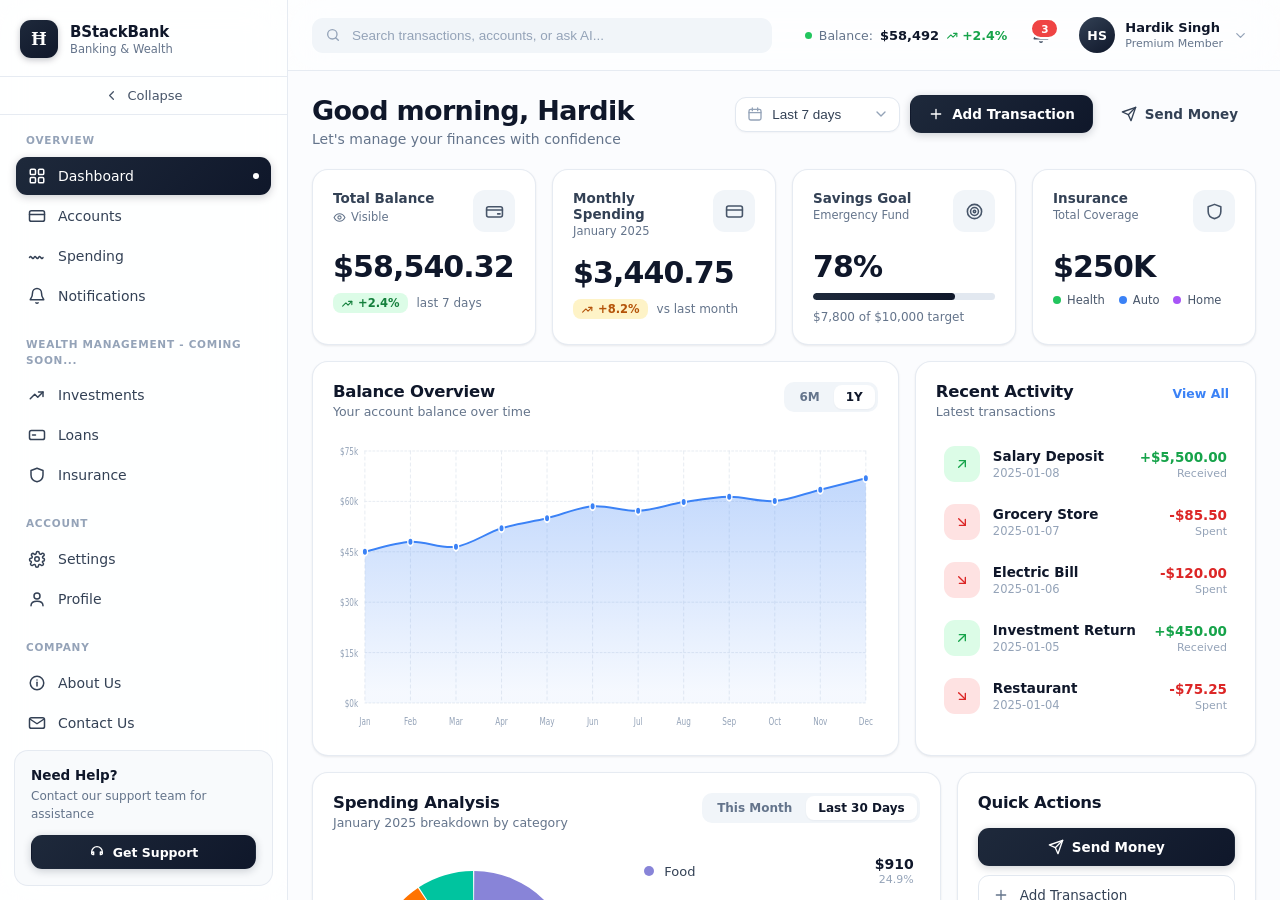
==== frontend/index.html @ f3b2ccda "initial commit" ====
<!DOCTYPE html>
<html lang="en">
<head>
<meta charset="UTF-8" />
<meta name="viewport" content="width=device-width, initial-scale=1" />
<title>Banking and Finance Website</title>
<link rel="icon" href="data:image/svg+xml,%3Csvg xmlns='http://www.w3.org/2000/svg' viewBox='0 0 32 32'%3E%3Crect width='32' height='32' rx='8' fill='%230f172a'/%3E%3Ctext x='16' y='23' font-size='18' font-family='serif' font-weight='700' fill='white' text-anchor='middle'%3E%C4%A6%3C/text%3E%3C/svg%3E" />
<link rel="stylesheet" href="styles.css" />
</head>
<body>
<div class="app">
  <!-- ================= SIDEBAR ================= -->
  <aside class="sidebar" id="sidebar">
    <div class="sidebar-head">
      <div class="brand">
        <div class="brand-mark">Ħ</div>
        <div class="brand-text">
          <div class="brand-name">BStackBank</div>
          <div class="brand-sub">Banking &amp; Wealth</div>
        </div>
      </div>
    </div>

    <button class="collapse-btn" id="collapseBtn">
      <svg class="chev" viewBox="0 0 24 24"><path d="M15 18l-6-6 6-6"/></svg>
      <span class="collapse-label">Collapse</span>
    </button>

    <nav class="nav">
      <div class="nav-group">
        <div class="nav-label">Overview</div>
        <a class="nav-item active" href="#">
          <svg viewBox="0 0 24 24"><rect x="3" y="3" width="7" height="7" rx="1.5"/><rect x="14" y="3" width="7" height="7" rx="1.5"/><rect x="3" y="14" width="7" height="7" rx="1.5"/><rect x="14" y="14" width="7" height="7" rx="1.5"/></svg>
          <span>Dashboard</span>
          <span class="nav-dot"></span>
        </a>
        <a class="nav-item" href="#">
          <svg viewBox="0 0 24 24"><rect x="2" y="5" width="20" height="14" rx="2.5"/><path d="M2 10h20"/></svg>
          <span>Accounts</span>
        </a>
        <a class="nav-item" href="#">
          <svg viewBox="0 0 24 24"><path d="M2 14c2-5 4 5 6 0s4 5 6 0 4 5 6 0"/></svg>
          <span>Spending</span>
        </a>
        <a class="nav-item" href="#">
          <svg viewBox="0 0 24 24"><path d="M18 8a6 6 0 10-12 0c0 7-3 7-3 9h18c0-2-3-2-3-9"/><path d="M10.5 21a2 2 0 003 0"/></svg>
          <span>Notifications</span>
        </a>
      </div>

      <div class="nav-group">
        <div class="nav-label">Wealth Management - Coming soon...</div>
        <a class="nav-item" href="#">
          <svg viewBox="0 0 24 24"><path d="M3 17l6-6 4 4 7-7"/><path d="M14 8h6v6"/></svg>
          <span>Investments</span>
        </a>
        <a class="nav-item" href="#">
          <svg viewBox="0 0 24 24"><rect x="2" y="6" width="20" height="12" rx="2.5"/><path d="M6 12h4"/></svg>
          <span>Loans</span>
        </a>
        <a class="nav-item" href="#">
          <svg viewBox="0 0 24 24"><path d="M12 3l8 3v6c0 5-3.5 8-8 9-4.5-1-8-4-8-9V6z"/></svg>
          <span>Insurance</span>
        </a>
      </div>

      <div class="nav-group">
        <div class="nav-label">Account</div>
        <a class="nav-item" href="#">
          <svg viewBox="0 0 24 24"><circle cx="12" cy="12" r="3"/><path d="M19.4 15a1.7 1.7 0 00.3 1.9l.1.1a2 2 0 11-2.8 2.8l-.1-.1a1.7 1.7 0 00-2.9 1.2 2 2 0 11-4 0 1.7 1.7 0 00-2.9-1.2l-.1.1a2 2 0 11-2.8-2.8l.1-.1A1.7 1.7 0 004 15a2 2 0 110-4 1.7 1.7 0 001.2-2.9l-.1-.1A2 2 0 018 5.2l.1.1A1.7 1.7 0 0011 4a2 2 0 114 0 1.7 1.7 0 002.9 1.2l.1-.1a2 2 0 112.8 2.8l-.1.1A1.7 1.7 0 0020 11a2 2 0 110 4z"/></svg>
          <span>Settings</span>
        </a>
        <a class="nav-item" href="#">
          <svg viewBox="0 0 24 24"><circle cx="12" cy="8" r="4"/><path d="M4 21c0-4 3.6-6 8-6s8 2 8 6"/></svg>
          <span>Profile</span>
        </a>
      </div>

      <div class="nav-group">
        <div class="nav-label">Company</div>
        <a class="nav-item" href="#">
          <svg viewBox="0 0 24 24"><circle cx="12" cy="12" r="9"/><path d="M12 16v-5"/><path d="M12 8h.01"/></svg>
          <span>About Us</span>
        </a>
        <a class="nav-item" href="#">
          <svg viewBox="0 0 24 24"><rect x="2" y="5" width="20" height="14" rx="2.5"/><path d="M3 7l9 6 9-6"/></svg>
          <span>Contact Us</span>
        </a>
        <a class="nav-item" href="#">
          <svg viewBox="0 0 24 24"><circle cx="12" cy="12" r="9"/><path d="M9.5 9.5a2.5 2.5 0 114 2c-.9.6-1.5 1.2-1.5 2.2"/><path d="M12 17.5h.01"/></svg>
          <span>FAQ</span>
        </a>
        <a class="nav-item" href="#">
          <svg viewBox="0 0 24 24"><path d="M14 3H7a2 2 0 00-2 2v14a2 2 0 002 2h10a2 2 0 002-2V8z"/><path d="M14 3v5h5"/></svg>
          <span>Legal</span>
        </a>
      </div>
    </nav>

    <div class="help-card">
      <div class="help-title">Need Help?</div>
      <p class="help-text">Contact our support team for assistance</p>
      <button class="btn btn-dark btn-sm btn-full">
        <svg viewBox="0 0 24 24"><path d="M4 14v-2a8 8 0 1116 0v2"/><path d="M4 14a2 2 0 002 2h1v-4H6a2 2 0 00-2 2z"/><path d="M20 14a2 2 0 01-2 2h-1v-4h1a2 2 0 012 2z"/></svg>
          Get Support
      </button>
    </div>
  </aside>

  <!-- ================= MAIN ================= -->
  <div class="content">

    <!-- HEADER -->
    <header class="topbar">
      <div class="search">
        <svg class="search-icon" viewBox="0 0 24 24"><circle cx="11" cy="11" r="7"/><path d="M20 20l-4-4"/></svg>
        <input type="text" placeholder="Search transactions, accounts, or ask AI..." />
      </div>

      <div class="topbar-right">
        <div class="mini-balance">
          <span class="mb-dot"></span>
          <span class="mb-label">Balance:</span>
          <span class="mb-value">$58,492</span>
          <span class="mb-delta">
            <svg viewBox="0 0 24 24"><path d="M3 17l6-6 4 4 7-7"/><path d="M14 8h6v6"/></svg>+2.4%
          </span>
        </div>

        <button class="icon-btn bell">
          <svg viewBox="0 0 24 24"><path d="M18 8a6 6 0 10-12 0c0 7-3 7-3 9h18c0-2-3-2-3-9"/><path d="M10.5 21a2 2 0 003 0"/></svg>
          <span class="badge">3</span>
        </button>

        <div class="user">
          <div class="avatar">HS</div>
          <div class="user-text">
            <div class="user-name">Hardik Singh</div>
            <div class="user-plan">Premium Member</div>
          </div>
          <svg class="caret" viewBox="0 0 24 24"><path d="M6 9l6 6 6-6"/></svg>
        </div>
      </div>
    </header>

    <!-- SCROLL AREA -->
    <main class="main">

      <!-- GREETING -->
      <section class="greeting">
        <div>
          <h1>Good morning, Hardik</h1>
          <p>Let's manage your finances with confidence</p>
        </div>
        <div class="greeting-actions">
          <div class="select">
            <svg class="sel-icon" viewBox="0 0 24 24"><rect x="3" y="5" width="18" height="16" rx="2.5"/><path d="M3 10h18M8 3v4M16 3v4"/></svg>
            <select id="rangeSelect">
              <option>Last 7 days</option>
              <option>Last 30 days</option>
              <option>Last 3 months</option>
              <option>Last 12 months</option>
            </select>
            <svg class="sel-caret" viewBox="0 0 24 24"><path d="M6 9l6 6 6-6"/></svg>
          </div>
          <button class="btn btn-dark">
            <svg viewBox="0 0 24 24"><path d="M12 5v14M5 12h14"/></svg>
            Add Transaction
          </button>
          <button class="btn btn-ghost">
            <svg viewBox="0 0 24 24"><path d="M22 2L11 13"/><path d="M22 2l-7 20-4-9-9-4z"/></svg>
            Send Money
          </button>
        </div>
      </section>

      <!-- STAT CARDS -->
      <section class="stats">
        <div class="card stat">
          <div class="stat-top">
            <div>
              <div class="stat-title">Total Balance</div>
              <button class="stat-sub eye" id="eyeToggle">
                <svg viewBox="0 0 24 24"><path d="M2 12s3.6-7 10-7 10 7 10 7-3.6 7-10 7-10-7-10-7z"/><circle cx="12" cy="12" r="3"/></svg>
                <span>Visible</span>
              </button>
            </div>
            <div class="stat-icon">
              <svg viewBox="0 0 24 24"><rect x="2" y="6" width="20" height="13" rx="2.5"/><path d="M2 10h20"/><path d="M16 15h3"/></svg>
            </div>
          </div>
          <div class="stat-value" id="balanceValue">$58,540.32</div>
          <div class="stat-foot">
            <span class="pill pill-green">
              <svg viewBox="0 0 24 24"><path d="M3 17l6-6 4 4 7-7"/><path d="M14 8h6v6"/></svg>+2.4%
            </span>
            <span class="muted">last 7 days</span>
          </div>
        </div>

        <div class="card stat">
          <div class="stat-top">
            <div>
              <div class="stat-title">Monthly Spending</div>
              <div class="stat-sub">January 2025</div>
            </div>
            <div class="stat-icon">
              <svg viewBox="0 0 24 24"><rect x="2" y="5" width="20" height="14" rx="2.5"/><path d="M2 10h20"/></svg>
            </div>
          </div>
          <div class="stat-value">$3,440.75</div>
          <div class="stat-foot">
            <span class="pill pill-amber">
              <svg viewBox="0 0 24 24"><path d="M3 17l6-6 4 4 7-7"/><path d="M14 8h6v6"/></svg>+8.2%
            </span>
            <span class="muted">vs last month</span>
          </div>
        </div>

        <div class="card stat">
          <div class="stat-top">
            <div>
              <div class="stat-title">Savings Goal</div>
              <div class="stat-sub">Emergency Fund</div>
            </div>
            <div class="stat-icon">
              <svg viewBox="0 0 24 24"><circle cx="12" cy="12" r="9"/><circle cx="12" cy="12" r="5"/><circle cx="12" cy="12" r="1.5"/></svg>
            </div>
          </div>
          <div class="stat-value">78%</div>
          <div class="progress"><span style="width:78%"></span></div>
          <div class="stat-foot"><span class="muted">$7,800 of $10,000 target</span></div>
        </div>

        <div class="card stat">
          <div class="stat-top">
            <div>
              <div class="stat-title">Insurance</div>
              <div class="stat-sub">Total Coverage</div>
            </div>
            <div class="stat-icon">
              <svg viewBox="0 0 24 24"><path d="M12 3l8 3v6c0 5-3.5 8-8 9-4.5-1-8-4-8-9V6z"/></svg>
            </div>
          </div>
          <div class="stat-value">$250K</div>
          <div class="stat-foot legend-row">
            <span class="legend"><i style="background:#22c55e"></i>Health</span>
            <span class="legend"><i style="background:#3b82f6"></i>Auto</span>
            <span class="legend"><i style="background:#a855f7"></i>Home</span>
          </div>
        </div>
      </section>

      <!-- CHART + ACTIVITY -->
      <section class="row row-2">
        <div class="card">
          <div class="card-head">
            <div>
              <div class="card-title">Balance Overview</div>
              <div class="card-sub">Your account balance over time</div>
            </div>
            <div class="toggle" id="rangeToggle">
              <button data-range="6M">6M</button>
              <button data-range="1Y" class="on">1Y</button>
            </div>
          </div>
          <div class="chart-wrap" id="areaChart"></div>
        </div>

        <div class="card">
          <div class="card-head">
            <div>
              <div class="card-title">Recent Activity</div>
              <div class="card-sub">Latest transactions</div>
            </div>
            <button class="link-btn">View All</button>
          </div>
          <ul class="tx-list" id="txList"></ul>
        </div>
      </section>

      <!-- SPENDING + QUICK ACTIONS -->
      <section class="row row-2b">
        <div class="card">
          <div class="card-head">
            <div>
              <div class="card-title">Spending Analysis</div>
              <div class="card-sub">January 2025 breakdown by category</div>
            </div>
            <div class="toggle" id="spendToggle">
              <button data-span="month">This Month</button>
              <button data-span="30d" class="on">Last 30 Days</button>
            </div>
          </div>
          <div class="donut-row">
            <div class="donut-wrap" id="donutChart"></div>
            <ul class="cat-list" id="catList"></ul>
          </div>
        </div>

        <div class="card">
          <div class="card-head"><div class="card-title">Quick Actions</div></div>
          <div class="qa-list">
            <button class="btn btn-dark btn-full">
              <svg viewBox="0 0 24 24"><path d="M22 2L11 13"/><path d="M22 2l-7 20-4-9-9-4z"/></svg>
              Send Money
            </button>
            <button class="qa-item">
              <svg viewBox="0 0 24 24"><path d="M12 5v14M5 12h14"/></svg>
              Add Transaction
            </button>
            <button class="qa-item">
              <svg viewBox="0 0 24 24"><circle cx="12" cy="12" r="9"/><circle cx="12" cy="12" r="4"/></svg>
              Set Budget
            </button>
            <button class="qa-item">
              <svg viewBox="0 0 24 24"><path d="M12 2v20M17 6H9.5a3.5 3.5 0 000 7h5a3.5 3.5 0 010 7H6"/></svg>
              Investment
            </button>
            <button class="qa-item">
              <svg viewBox="0 0 24 24"><rect x="6" y="2" width="12" height="20" rx="2.5"/><path d="M11 18h2"/></svg>
              Mobile Pay
            </button>
          </div>
        </div>
      </section>

    </main>
  </div>
</div>

<div class="tooltip" id="tooltip"></div>

<script src="app.js"></script>
</body>
</html>
---- frontend/styles.css ----
/* ============================================================
   BStackBank — dashboard clone
   Tailwind-slate flavoured design tokens, hand written.
   ============================================================ */

:root {
  --slate-50:  #f8fafc;
  --slate-100: #f1f5f9;
  --slate-200: #e2e8f0;
  --slate-300: #cbd5e1;
  --slate-400: #94a3b8;
  --slate-500: #64748b;
  --slate-600: #475569;
  --slate-700: #334155;
  --slate-800: #1e293b;
  --slate-900: #0f172a;

  --blue-500: #3b82f6;
  --green-500: #22c55e;
  --green-600: #16a34a;
  --amber-500: #f59e0b;
  --red-500: #ef4444;
  --red-600: #dc2626;

  --page-bg: #fbfcfe;
  --card-bg: #ffffff;
  --border: rgba(226, 232, 240, 0.85);
  --shadow-sm: 0 1px 2px rgba(15, 23, 42, 0.04);
  --shadow-card: 0 1px 3px rgba(15, 23, 42, 0.05), 0 1px 2px rgba(15, 23, 42, 0.03);
  --radius: 14px;
  --sidebar-w: 288px;
}

* { box-sizing: border-box; }

html, body { height: 100%; }

body {
  margin: 0;
  background: var(--page-bg);
  color: var(--slate-900);
  font-family: ui-sans-serif, system-ui, -apple-system, "Segoe UI", Roboto,
    "Helvetica Neue", Arial, sans-serif;
  -webkit-font-smoothing: antialiased;
  font-size: 14px;
}

svg {
  width: 18px;
  height: 18px;
  fill: none;
  stroke: currentColor;
  stroke-width: 2;
  stroke-linecap: round;
  stroke-linejoin: round;
  flex: none;
}

button { font: inherit; color: inherit; cursor: pointer; }

.app { display: flex; height: 100vh; overflow: hidden; }

.muted { color: var(--slate-500); }

/* ================= SIDEBAR ================= */

.sidebar {
  width: var(--sidebar-w);
  flex: none;
  background: rgba(255, 255, 255, 0.8);
  backdrop-filter: blur(20px);
  border-right: 1px solid var(--border);
  display: flex;
  flex-direction: column;
  transition: width 0.3s ease;
  overflow: hidden;
}

.sidebar-head { padding: 20px 20px 18px; border-bottom: 1px solid var(--border); }

.brand { display: flex; align-items: center; gap: 12px; }

.brand-mark {
  width: 38px;
  height: 38px;
  flex: none;
  border-radius: 11px;
  background: linear-gradient(145deg, #1e293b, #0f172a);
  color: #fff;
  display: grid;
  place-items: center;
  font-family: Georgia, "Times New Roman", serif;
  font-size: 19px;
  font-weight: 700;
  box-shadow: 0 2px 6px rgba(15, 23, 42, 0.25);
}

.brand-name { font-size: 15px; font-weight: 700; letter-spacing: -0.01em; }
.brand-sub { font-size: 11.5px; color: var(--slate-500); margin-top: 1px; }

.collapse-btn {
  display: flex;
  align-items: center;
  gap: 8px;
  justify-content: center;
  width: 100%;
  padding: 11px;
  background: none;
  border: none;
  border-bottom: 1px solid var(--border);
  color: var(--slate-600);
  font-size: 13px;
  font-weight: 500;
}
.collapse-btn:hover { background: var(--slate-50); }
.collapse-btn .chev { width: 15px; height: 15px; transition: transform 0.3s ease; }

.nav { flex: 1; padding: 18px 16px; overflow-y: auto; }
.nav::-webkit-scrollbar { width: 6px; }
.nav::-webkit-scrollbar-thumb { background: var(--slate-200); border-radius: 99px; }

.nav-group + .nav-group { margin-top: 22px; }

.nav-label {
  font-size: 10.5px;
  font-weight: 700;
  letter-spacing: 0.07em;
  text-transform: uppercase;
  color: var(--slate-400);
  padding: 0 10px 8px;
  line-height: 1.5;
}

.nav-item {
  display: flex;
  align-items: center;
  gap: 12px;
  padding: 10px 12px;
  border-radius: 11px;
  color: var(--slate-700);
  text-decoration: none;
  font-size: 14px;
  font-weight: 500;
  margin-bottom: 2px;
  position: relative;
  transition: background 0.15s, color 0.15s;
}
.nav-item:hover { background: var(--slate-100); color: var(--slate-900); }

.nav-item.active {
  background: linear-gradient(135deg, #1e293b, #0f172a);
  color: #fff;
  box-shadow: 0 2px 8px rgba(15, 23, 42, 0.22);
}

.nav-dot {
  width: 6px;
  height: 6px;
  border-radius: 99px;
  background: #fff;
  margin-left: auto;
}

/* collapsed state */
.sidebar.collapsed { width: 78px; }
.sidebar.collapsed .brand-text,
.sidebar.collapsed .collapse-label,
.sidebar.collapsed .nav-label,
.sidebar.collapsed .nav-item span,
.sidebar.collapsed .help-card { display: none; }
.sidebar.collapsed .nav-item { justify-content: center; }
.sidebar.collapsed .collapse-btn .chev { transform: rotate(180deg); }

.help-card {
  margin: 14px;
  padding: 16px;
  border-radius: var(--radius);
  background: var(--slate-50);
  border: 1px solid var(--border);
}
.help-title { font-size: 13.5px; font-weight: 600; }
.help-text { font-size: 12px; color: var(--slate-500); margin: 5px 0 12px; line-height: 1.45; }

/* ================= CONTENT ================= */

.content { flex: 1; display: flex; flex-direction: column; min-width: 0; }

.topbar {
  display: flex;
  align-items: center;
  gap: 18px;
  padding: 13px 24px;
  background: rgba(255, 255, 255, 0.6);
  backdrop-filter: blur(20px);
  border-bottom: 1px solid var(--border);
  flex: none;
}

.search { position: relative; flex: 1; max-width: 460px; }
.search-icon {
  position: absolute;
  left: 13px;
  top: 50%;
  transform: translateY(-50%);
  color: var(--slate-400);
  width: 16px;
  height: 16px;
}
.search input {
  width: 100%;
  padding: 9px 14px 9px 39px;
  border-radius: 11px;
  border: 1px solid transparent;
  background: var(--slate-100);
  font-size: 13.5px;
  color: var(--slate-900);
  outline: none;
  transition: background 0.15s, border-color 0.15s;
}
.search input::placeholder { color: var(--slate-400); }
.search input:focus { background: #fff; border-color: var(--slate-300); }

.topbar-right { display: flex; align-items: center; gap: 16px; margin-left: auto; }

.mini-balance {
  display: flex;
  align-items: center;
  gap: 7px;
  font-size: 12.5px;
  color: var(--slate-500);
  white-space: nowrap;
}
.mb-dot { width: 7px; height: 7px; border-radius: 99px; background: var(--green-500); }
.mb-value { font-weight: 700; color: var(--slate-900); font-size: 13px; }
.mb-delta { display: inline-flex; align-items: center; gap: 3px; color: var(--green-600); font-weight: 600; }
.mb-delta svg { width: 13px; height: 13px; }

.icon-btn {
  position: relative;
  width: 36px;
  height: 36px;
  display: grid;
  place-items: center;
  border: none;
  background: none;
  border-radius: 10px;
  color: var(--slate-600);
}
.icon-btn:hover { background: var(--slate-100); }

.badge {
  position: absolute;
  top: 1px;
  right: 0;
  min-width: 17px;
  height: 17px;
  padding: 0 4px;
  border-radius: 99px;
  background: var(--red-500);
  color: #fff;
  font-size: 10.5px;
  font-weight: 700;
  display: grid;
  place-items: center;
  border: 2px solid #fff;
  box-sizing: content-box;
}

.user { display: flex; align-items: center; gap: 10px; padding: 4px 8px 4px 4px; border-radius: 11px; cursor: pointer; }
.user:hover { background: var(--slate-100); }

.avatar {
  width: 36px;
  height: 36px;
  flex: none;
  border-radius: 99px;
  background: linear-gradient(145deg, #334155, #0f172a);
  color: #fff;
  display: grid;
  place-items: center;
  font-size: 12.5px;
  font-weight: 700;
  letter-spacing: 0.02em;
}
.user-name { font-size: 13px; font-weight: 600; line-height: 1.25; }
.user-plan { font-size: 11px; color: var(--slate-500); }
.caret { width: 15px; height: 15px; color: var(--slate-400); }

.main { flex: 1; overflow-y: auto; padding: 24px; }

/* ================= GREETING ================= */

.greeting {
  display: flex;
  align-items: flex-start;
  justify-content: space-between;
  gap: 20px;
  flex-wrap: wrap;
  margin-bottom: 22px;
}
.greeting h1 { margin: 0; font-size: 27px; font-weight: 700; letter-spacing: -0.025em; }
.greeting p { margin: 5px 0 0; color: var(--slate-500); font-size: 14px; }

.greeting-actions { display: flex; align-items: center; gap: 10px; flex-wrap: wrap; }

.select { position: relative; display: flex; align-items: center; }
.select select {
  appearance: none;
  padding: 9px 34px 9px 36px;
  border-radius: 11px;
  border: 1px solid var(--slate-200);
  background: #fff;
  font-size: 13.5px;
  font-weight: 500;
  color: var(--slate-700);
  outline: none;
  cursor: pointer;
  box-shadow: var(--shadow-sm);
}
.sel-icon, .sel-caret {
  position: absolute;
  pointer-events: none;
  color: var(--slate-400);
  width: 16px;
  height: 16px;
}
.sel-icon { left: 12px; }
.sel-caret { right: 11px; }

.btn {
  display: inline-flex;
  align-items: center;
  justify-content: center;
  gap: 8px;
  padding: 10px 17px;
  border-radius: 11px;
  border: 1px solid transparent;
  font-size: 13.5px;
  font-weight: 600;
  white-space: nowrap;
  transition: background 0.15s, transform 0.1s, box-shadow 0.15s;
}
.btn svg { width: 16px; height: 16px; }
.btn:active { transform: translateY(1px); }

.btn-dark {
  background: linear-gradient(135deg, #1e293b, #0f172a);
  color: #fff;
  box-shadow: 0 2px 8px rgba(15, 23, 42, 0.2);
}
.btn-dark:hover { background: linear-gradient(135deg, #0f172a, #020617); }

.btn-ghost { background: transparent; color: var(--slate-700); }
.btn-ghost:hover { background: var(--slate-100); }

.btn-sm { padding: 8px 12px; font-size: 12.5px; }
.btn-full { width: 100%; }

/* ================= CARDS ================= */

.card {
  background: var(--card-bg);
  border: 1px solid var(--border);
  border-radius: 16px;
  padding: 20px;
  box-shadow: var(--shadow-card);
}

.card-head {
  display: flex;
  align-items: flex-start;
  justify-content: space-between;
  gap: 14px;
  margin-bottom: 16px;
}
.card-title { font-size: 16.5px; font-weight: 700; letter-spacing: -0.015em; }
.card-sub { font-size: 12.5px; color: var(--slate-500); margin-top: 3px; }

.link-btn {
  border: none;
  background: none;
  color: var(--blue-500);
  font-size: 12.5px;
  font-weight: 600;
  padding: 4px 6px;
  border-radius: 7px;
}
.link-btn:hover { background: #eff6ff; }

.toggle {
  display: inline-flex;
  gap: 2px;
  padding: 3px;
  background: var(--slate-100);
  border-radius: 10px;
}
.toggle button {
  border: none;
  background: none;
  padding: 5px 12px;
  border-radius: 8px;
  font-size: 12px;
  font-weight: 600;
  color: var(--slate-500);
}
.toggle button.on { background: #fff; color: var(--slate-900); box-shadow: var(--shadow-sm); }

/* ================= STAT CARDS ================= */

.stats {
  display: grid;
  grid-template-columns: repeat(4, minmax(0, 1fr));
  gap: 16px;
  margin-bottom: 16px;
}

.stat-top { display: flex; align-items: flex-start; justify-content: space-between; gap: 12px; }
.stat-title { font-size: 13.5px; font-weight: 600; color: var(--slate-700); }
.stat-sub { font-size: 11.5px; color: var(--slate-500); margin-top: 2px; }

.eye {
  display: inline-flex;
  align-items: center;
  gap: 5px;
  border: none;
  background: none;
  padding: 2px 0;
  color: var(--slate-500);
  font-size: 11.5px;
}
.eye svg { width: 13px; height: 13px; }
.eye:hover { color: var(--slate-800); }

.stat-icon {
  width: 42px;
  height: 42px;
  flex: none;
  border-radius: 12px;
  background: var(--slate-100);
  color: var(--slate-600);
  display: grid;
  place-items: center;
}
.stat-icon svg { width: 19px; height: 19px; }

.stat-value {
  font-size: 30px;
  font-weight: 700;
  letter-spacing: -0.03em;
  margin: 18px 0 10px;
  line-height: 1.1;
}

.stat-foot { display: flex; align-items: center; gap: 9px; font-size: 12px; flex-wrap: wrap; }

.pill {
  display: inline-flex;
  align-items: center;
  gap: 4px;
  padding: 3px 8px;
  border-radius: 8px;
  font-size: 11.5px;
  font-weight: 700;
}
.pill svg { width: 13px; height: 13px; }
.pill-green { background: #dcfce7; color: #15803d; }
.pill-amber { background: #fef3c7; color: #b45309; }

.progress {
  height: 7px;
  border-radius: 99px;
  background: var(--slate-200);
  overflow: hidden;
  margin: 0 0 10px;
}
.progress span {
  display: block;
  height: 100%;
  border-radius: 99px;
  background: linear-gradient(90deg, #1e293b, #0f172a);
}

.legend-row { gap: 14px; }
.legend { display: inline-flex; align-items: center; gap: 6px; font-size: 11.5px; color: var(--slate-600); }
.legend i { width: 8px; height: 8px; border-radius: 99px; display: inline-block; }

/* ================= ROWS ================= */

.row { display: grid; gap: 16px; margin-bottom: 16px; }
.row-2  { grid-template-columns: minmax(0, 1.72fr) minmax(0, 1fr); }
.row-2b { grid-template-columns: minmax(0, 2.1fr) minmax(0, 1fr); }

/* ================= AREA CHART ================= */

.chart-wrap { height: 300px; width: 100%; }
.chart-wrap svg { width: 100%; height: 100%; stroke: none; }

.grid-line { stroke: var(--slate-200); stroke-width: 1; stroke-dasharray: 3 3; }
.axis-label { fill: var(--slate-400); font-size: 11px; font-weight: 500; stroke: none; }
.area-fill { stroke: none; }
.area-line { fill: none; stroke: var(--blue-500); stroke-width: 2; }
.area-dot { fill: var(--blue-500); stroke: #fff; stroke-width: 2; }
.hit { fill: transparent; cursor: pointer; }

/* ================= ACTIVITY LIST ================= */

.tx-list { list-style: none; margin: 0; padding: 0; }

.tx {
  display: flex;
  align-items: center;
  gap: 13px;
  padding: 11px 8px;
  border-radius: 12px;
  transition: background 0.15s;
}
.tx:hover { background: var(--slate-50); }

.tx-icon {
  width: 36px;
  height: 36px;
  flex: none;
  border-radius: 11px;
  display: grid;
  place-items: center;
}
.tx-icon svg { width: 16px; height: 16px; }
.tx-icon.in  { background: #dcfce7; color: #16a34a; }
.tx-icon.out { background: #fee2e2; color: #dc2626; }

.tx-main { min-width: 0; flex: 1; }
.tx-name { font-size: 13.5px; font-weight: 600; white-space: nowrap; overflow: hidden; text-overflow: ellipsis; }
.tx-date { font-size: 11.5px; color: var(--slate-400); margin-top: 2px; }

.tx-right { text-align: right; flex: none; }
.tx-amt { font-size: 13.5px; font-weight: 700; }
.tx-amt.in  { color: var(--green-600); }
.tx-amt.out { color: var(--red-600); }
.tx-tag { font-size: 11px; color: var(--slate-400); margin-top: 2px; }

/* ================= DONUT ================= */

.donut-row {
  display: grid;
  grid-template-columns: minmax(0, 1fr) minmax(0, 1fr);
  gap: 24px;
  align-items: center;
}
.donut-wrap { height: 250px; }
.donut-wrap svg { width: 100%; height: 100%; stroke: none; overflow: visible; }
.slice { cursor: pointer; transition: opacity 0.15s; }
.slice:hover { opacity: 0.82; }

.cat-list { list-style: none; margin: 0; padding: 0; }
.cat {
  display: flex;
  align-items: center;
  gap: 10px;
  padding: 10px 6px;
  border-radius: 10px;
}
.cat:hover { background: var(--slate-50); }
.cat i { width: 10px; height: 10px; border-radius: 99px; flex: none; }
.cat-name { font-size: 13px; font-weight: 500; color: var(--slate-700); }
.cat-right { margin-left: auto; text-align: right; }
.cat-amt { font-size: 14px; font-weight: 700; }
.cat-pct { font-size: 11px; color: var(--slate-400); margin-top: 1px; }

/* ================= QUICK ACTIONS ================= */

.qa-list { display: flex; flex-direction: column; gap: 9px; }

.qa-item {
  display: flex;
  align-items: center;
  gap: 11px;
  width: 100%;
  padding: 11px 14px;
  border-radius: 11px;
  border: 1px solid var(--slate-200);
  background: #fff;
  font-size: 13.5px;
  font-weight: 500;
  color: var(--slate-700);
  text-align: left;
  transition: background 0.15s, border-color 0.15s;
}
.qa-item svg { width: 16px; height: 16px; color: var(--slate-500); }
.qa-item:hover { background: var(--slate-50); border-color: var(--slate-300); }

/* ================= TOOLTIP ================= */

.tooltip {
  position: fixed;
  z-index: 50;
  pointer-events: none;
  opacity: 0;
  transform: translate(-50%, -115%);
  transition: opacity 0.12s;
  background: #fff;
  border: 1px solid var(--slate-200);
  border-radius: 10px;
  padding: 8px 11px;
  font-size: 12px;
  box-shadow: 0 8px 24px rgba(15, 23, 42, 0.12);
  white-space: nowrap;
}
.tooltip.show { opacity: 1; }
.tooltip b { display: block; font-size: 13px; margin-top: 2px; }

/* ================= RESPONSIVE ================= */

@media (max-width: 1240px) {
  .stats { grid-template-columns: repeat(2, minmax(0, 1fr)); }
  .row-2, .row-2b { grid-template-columns: minmax(0, 1fr); }
}

@media (max-width: 900px) {
  .sidebar { display: none; }
  .mini-balance { display: none; }
}

@media (max-width: 680px) {
  .main { padding: 16px; }
  .topbar { padding: 12px 16px; gap: 12px; }
  .stats { grid-template-columns: minmax(0, 1fr); }
  .donut-row { grid-template-columns: minmax(0, 1fr); }
  .greeting h1 { font-size: 23px; }
  .user-text { display: none; }
  .greeting-actions { width: 100%; }
}
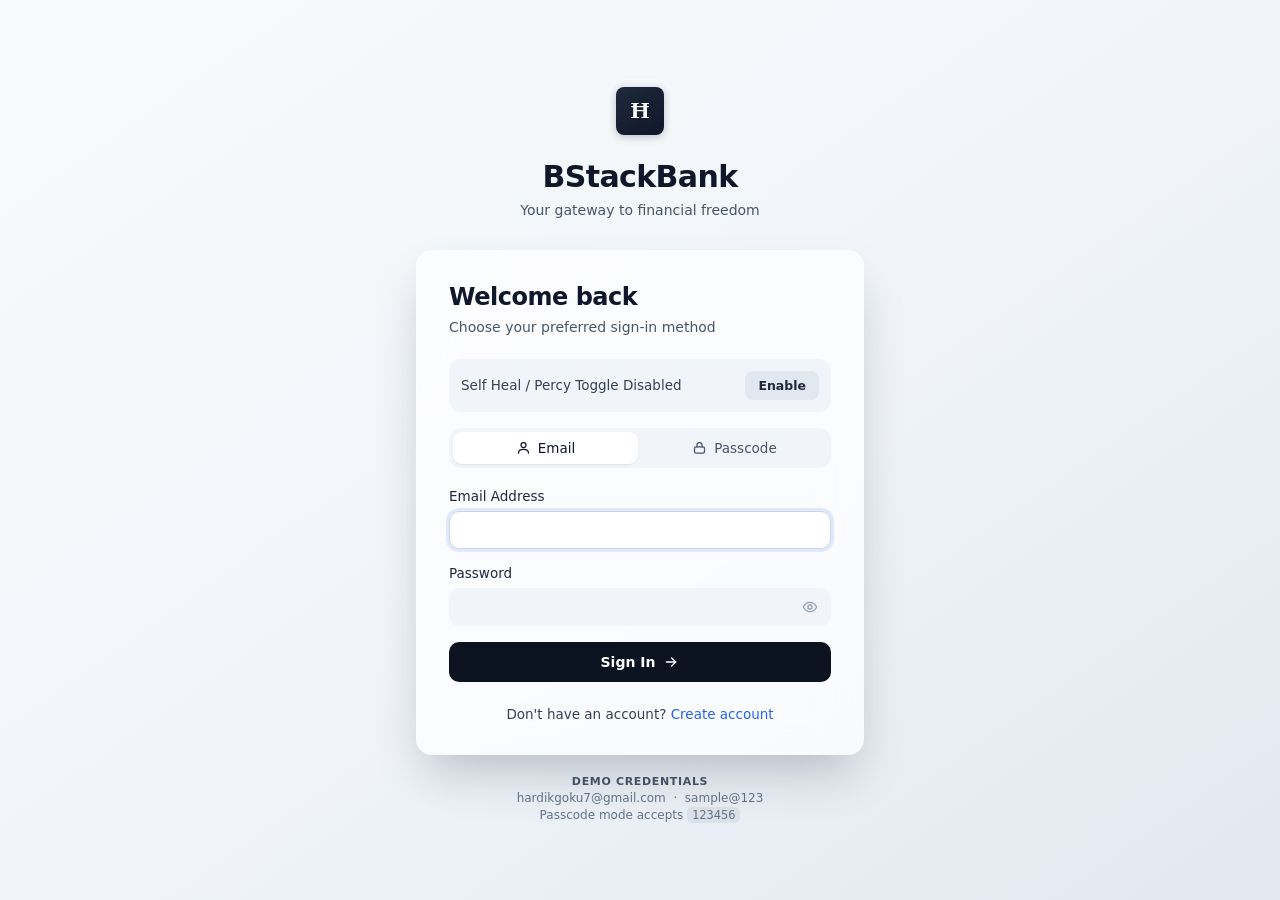
==== commit d2343837: "Add login page with email and passcode sign-in Adds a login flow matching the reference app, and gat" ====
--- a/frontend/index.html
+++ b/frontend/index.html
@@ -6,6 +6,11 @@
 <title>Banking and Finance Website</title>
 <link rel="icon" href="data:image/svg+xml,%3Csvg xmlns='http://www.w3.org/2000/svg' viewBox='0 0 32 32'%3E%3Crect width='32' height='32' rx='8' fill='%230f172a'/%3E%3Ctext x='16' y='23' font-size='18' font-family='serif' font-weight='700' fill='white' text-anchor='middle'%3E%C4%A6%3C/text%3E%3C/svg%3E" />
 <link rel="stylesheet" href="styles.css" />
+<script src="auth.js"></script>
+<script>
+  /* Route guard: bounce to the login page before anything paints. */
+  if (!window.Auth || !Auth.isAuthenticated()) location.replace('login.html');
+</script>
 </head>
 <body>
 <div class="app">
@@ -132,13 +137,35 @@
           <span class="badge">3</span>
         </button>
 
-        <div class="user">
-          <div class="avatar">HS</div>
-          <div class="user-text">
-            <div class="user-name">Hardik Singh</div>
-            <div class="user-plan">Premium Member</div>
-          </div>
-          <svg class="caret" viewBox="0 0 24 24"><path d="M6 9l6 6 6-6"/></svg>
+        <div class="user-wrap">
+          <button class="user" id="userBtn" aria-expanded="false" aria-haspopup="menu">
+            <div class="avatar" id="userInitials">HS</div>
+            <div class="user-text">
+              <div class="user-name" id="userName">Hardik Singh</div>
+              <div class="user-plan" id="userPlan">Premium Member</div>
+            </div>
+            <svg class="caret" viewBox="0 0 24 24"><path d="M6 9l6 6 6-6"/></svg>
+          </button>
+
+          <div class="user-menu" id="userMenu" role="menu" hidden>
+            <div class="user-menu-head">
+              <div class="user-menu-name" id="menuName">Hardik Singh</div>
+              <div class="user-menu-mail" id="menuEmail">hardikgoku7@gmail.com</div>
+            </div>
+            <button class="user-menu-item" role="menuitem">
+              <svg viewBox="0 0 24 24"><circle cx="12" cy="8" r="4"/><path d="M4 21c0-4 3.6-6 8-6s8 2 8 6"/></svg>
+              Profile
+            </button>
+            <button class="user-menu-item" role="menuitem">
+              <svg viewBox="0 0 24 24"><circle cx="12" cy="12" r="3"/><path d="M19.4 15a1.7 1.7 0 00.3 1.9l.1.1a2 2 0 11-2.8 2.8l-.1-.1a1.7 1.7 0 00-2.9 1.2 2 2 0 11-4 0 1.7 1.7 0 00-2.9-1.2l-.1.1a2 2 0 11-2.8-2.8l.1-.1A1.7 1.7 0 004 15a2 2 0 110-4 1.7 1.7 0 001.2-2.9l-.1-.1A2 2 0 018 5.2l.1.1A1.7 1.7 0 0011 4a2 2 0 114 0 1.7 1.7 0 002.9 1.2l.1-.1a2 2 0 112.8 2.8l-.1.1A1.7 1.7 0 0020 11a2 2 0 110 4z"/></svg>
+              Settings
+            </button>
+            <div class="user-menu-sep"></div>
+            <button class="user-menu-item danger" id="logoutBtn" role="menuitem">
+              <svg viewBox="0 0 24 24"><path d="M9 21H5a2 2 0 01-2-2V5a2 2 0 012-2h4"/><path d="M16 17l5-5-5-5"/><path d="M21 12H9"/></svg>
+              Sign out
+            </button>
+          </div>
         </div>
       </div>
     </header>
--- a/frontend/styles.css
+++ b/frontend/styles.css
@@ -266,8 +266,69 @@
   box-sizing: content-box;
 }
 
-.user { display: flex; align-items: center; gap: 10px; padding: 4px 8px 4px 4px; border-radius: 11px; cursor: pointer; }
+.user-wrap { position: relative; }
+
+.user {
+  display: flex;
+  align-items: center;
+  gap: 10px;
+  padding: 4px 8px 4px 4px;
+  border-radius: 11px;
+  cursor: pointer;
+  border: none;
+  background: none;
+  text-align: left;
+}
 .user:hover { background: var(--slate-100); }
+.user[aria-expanded="true"] { background: var(--slate-100); }
+.user[aria-expanded="true"] .caret { transform: rotate(180deg); }
+
+.user-menu {
+  position: absolute;
+  top: calc(100% + 8px);
+  right: 0;
+  z-index: 40;
+  min-width: 232px;
+  padding: 6px;
+  background: #fff;
+  border: 1px solid var(--slate-200);
+  border-radius: 13px;
+  box-shadow: 0 12px 32px rgba(15, 23, 42, 0.14);
+}
+.user-menu[hidden] { display: none; }
+
+.user-menu-head { padding: 9px 11px 11px; }
+.user-menu-name { font-size: 13.5px; font-weight: 600; }
+.user-menu-mail {
+  font-size: 11.5px;
+  color: var(--slate-500);
+  margin-top: 2px;
+  overflow: hidden;
+  text-overflow: ellipsis;
+}
+
+.user-menu-item {
+  display: flex;
+  align-items: center;
+  gap: 10px;
+  width: 100%;
+  padding: 9px 11px;
+  border: none;
+  background: none;
+  border-radius: 9px;
+  font-size: 13.5px;
+  font-weight: 500;
+  color: var(--slate-700);
+  text-align: left;
+}
+.user-menu-item svg { width: 16px; height: 16px; color: var(--slate-500); }
+.user-menu-item:hover { background: var(--slate-100); color: var(--slate-900); }
+
+.user-menu-item.danger { color: var(--red-600); }
+.user-menu-item.danger svg { color: var(--red-600); }
+.user-menu-item.danger:hover { background: #fef2f2; color: var(--red-600); }
+
+.user-menu-sep { height: 1px; background: var(--slate-200); margin: 5px 7px; }
 
 .avatar {
   width: 36px;
@@ -284,7 +345,7 @@
 }
 .user-name { font-size: 13px; font-weight: 600; line-height: 1.25; }
 .user-plan { font-size: 11px; color: var(--slate-500); }
-.caret { width: 15px; height: 15px; color: var(--slate-400); }
+.caret { width: 15px; height: 15px; color: var(--slate-400); transition: transform 0.18s ease; }
 
 .main { flex: 1; overflow-y: auto; padding: 24px; }
 
